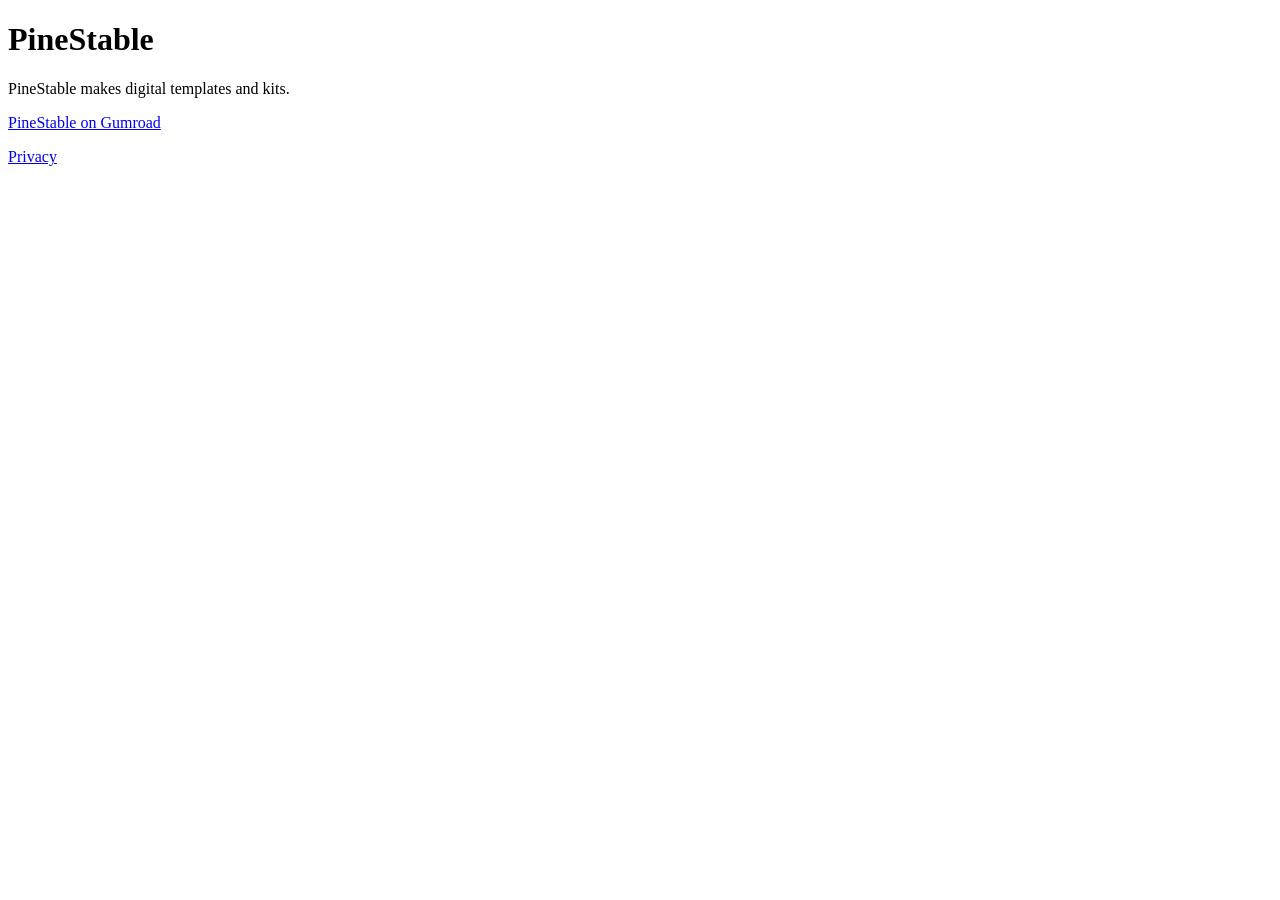
==== index.html @ 7079d549 "Add PineStable home and privacy pages" ====
<!doctype html>
<html lang="en">
<head>
  <meta charset="utf-8">
  <meta name="viewport" content="width=device-width, initial-scale=1">
  <title>PineStable</title>
</head>
<body>
  <main>
    <h1>PineStable</h1>
    <p>PineStable makes digital templates and kits.</p>
    <p><a href="https://pinestable.gumroad.com/">PineStable on Gumroad</a></p>
    <p><a href="/privacy/">Privacy</a></p>
  </main>
</body>
</html>
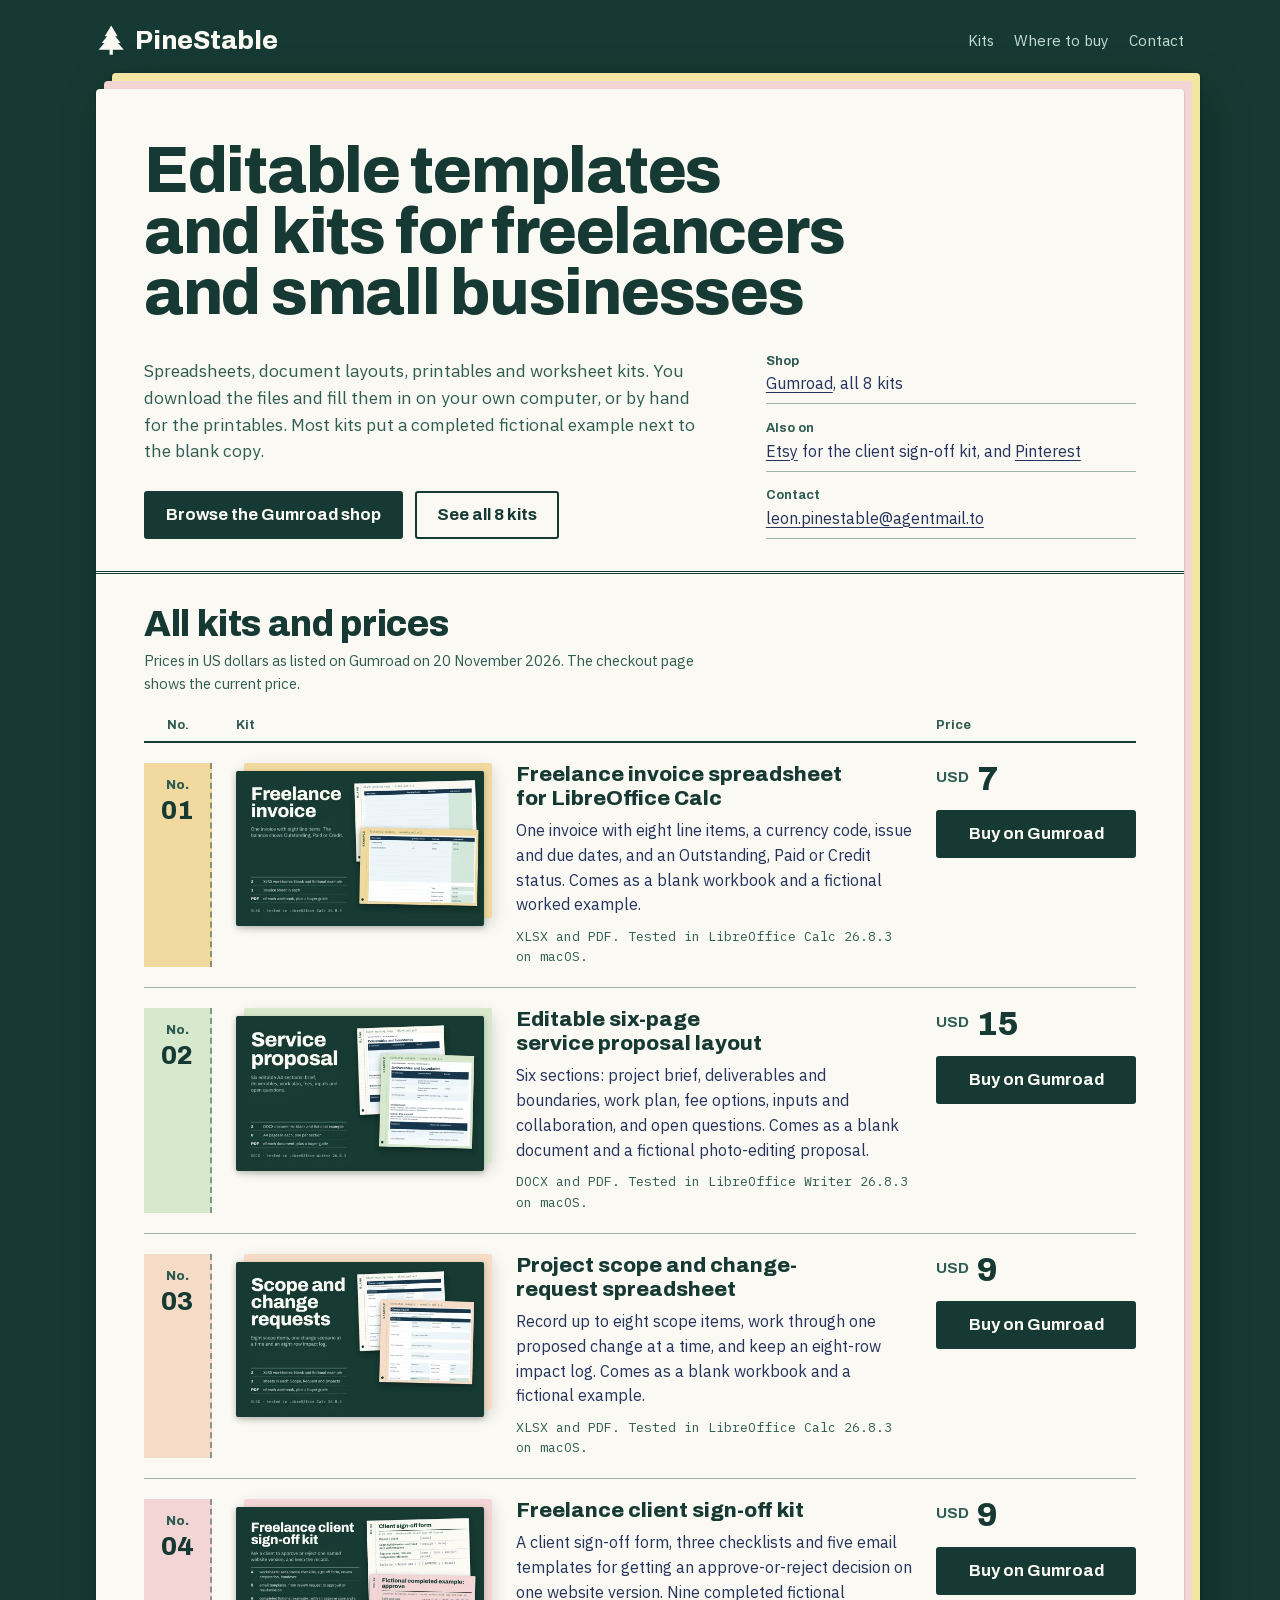
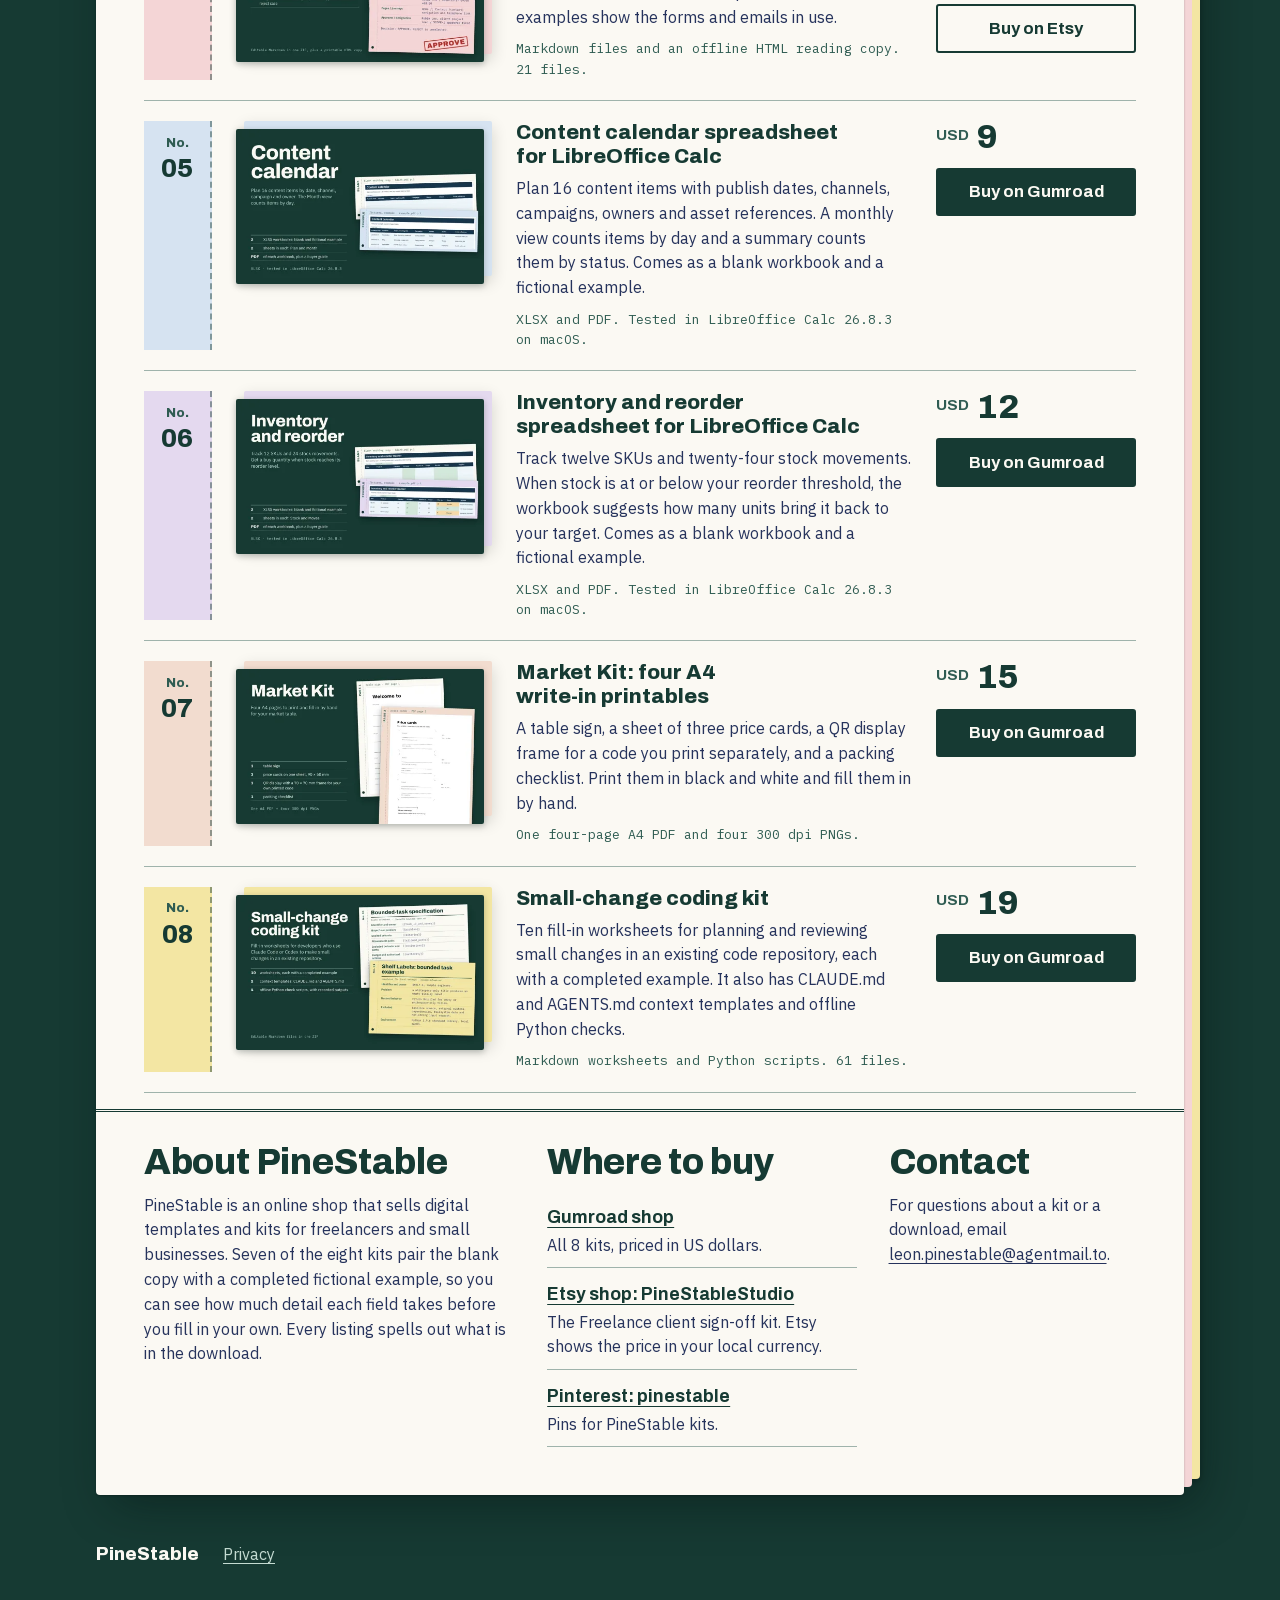
==== commit 09313224: "Package approved PineStable shop landing page" ====
--- a/index.html
+++ b/index.html
@@ -3,14 +3,261 @@
 <head>
   <meta charset="utf-8">
   <meta name="viewport" content="width=device-width, initial-scale=1">
-  <title>PineStable</title>
+  <title>PineStable: templates and kits for freelancers and small businesses</title>
+  <meta name="description" content="Editable spreadsheets, document layouts, printables and worksheet kits for freelancers and small businesses, sold on Gumroad and Etsy.">
+  <link rel="canonical" href="https://pinestable.github.io/">
+  <meta property="og:type" content="website">
+  <meta property="og:url" content="https://pinestable.github.io/">
+  <meta property="og:site_name" content="PineStable">
+  <meta property="og:title" content="PineStable: templates and kits for freelancers and small businesses">
+  <meta property="og:description" content="Editable spreadsheets, document layouts, printables and worksheet kits for freelancers and small businesses, sold on Gumroad and Etsy.">
+  <meta name="twitter:card" content="summary">
+  <meta name="theme-color" content="#163a33">
+  <link rel="icon" href="/assets/favicon-32.png" sizes="32x32" type="image/png">
+  <link rel="apple-touch-icon" href="/assets/apple-touch-icon.png">
+  <link rel="preload" href="/assets/fonts/archivo-latin.woff2" as="font" type="font/woff2" crossorigin>
+  <link rel="preload" href="/assets/fonts/ibm-plex-sans-latin.woff2" as="font" type="font/woff2" crossorigin>
+  <link rel="stylesheet" href="/assets/site.css">
 </head>
 <body>
-  <main>
-    <h1>PineStable</h1>
-    <p>PineStable makes digital templates and kits.</p>
-    <p><a href="https://pinestable.gumroad.com/">PineStable on Gumroad</a></p>
-    <p><a href="/privacy/">Privacy</a></p>
+  <a class="skip" href="#kits">Skip to the kits</a>
+
+  <header class="masthead">
+    <a class="brand" href="/" aria-label="PineStable home">
+      <svg class="brand-mark" viewBox="110 90 292 332" aria-hidden="true" focusable="false"><path d="M256 96 326 214 300 214 360 286 330 286 394 360 274 360 274 416 238 416 238 360 118 360 182 286 152 286 212 214 186 214Z"/></svg>
+      <span class="brand-name">PineStable</span>
+    </a>
+    <nav aria-label="Page sections">
+      <ul class="nav">
+        <li><a href="#kits">Kits</a></li>
+        <li><a href="#buy">Where to buy</a></li>
+        <li><a href="#contact">Contact</a></li>
+      </ul>
+    </nav>
+  </header>
+
+  <main class="book">
+    <div class="form">
+      <section class="form-head" aria-labelledby="page-title">
+        <h1 id="page-title">Editable templates and kits for freelancers and small businesses</h1>
+        <div class="head-copy">
+          <p class="lede">Spreadsheets, document layouts, printables and worksheet kits. You download the files and fill them in on your own computer, or by hand for the printables. Most kits put a completed fictional example next to the blank copy.</p>
+          <p class="actions">
+            <a class="btn btn-primary" href="https://pinestable.gumroad.com/">Browse the Gumroad shop</a>
+            <a class="btn btn-quiet" href="#kits">See all 8 kits</a>
+          </p>
+        </div>
+        <dl class="fields">
+          <div class="field">
+            <dt>Shop</dt>
+            <dd><a href="https://pinestable.gumroad.com/">Gumroad</a>, all 8 kits</dd>
+          </div>
+          <div class="field">
+            <dt>Also on</dt>
+            <dd><a href="https://www.etsy.com/shop/PineStableStudio">Etsy</a> for the client sign-off kit, and <a href="https://www.pinterest.com/pinestable/">Pinterest</a></dd>
+          </div>
+          <div class="field">
+            <dt>Contact</dt>
+            <dd><a href="mailto:leon.pinestable@agentmail.to">leon.pinestable@agentmail.to</a></dd>
+          </div>
+        </dl>
+      </section>
+
+      <section id="kits" class="kits" aria-labelledby="kits-title">
+        <div class="kits-head">
+          <h2 id="kits-title">All kits and prices</h2>
+          <p class="note">Prices in US dollars as listed on Gumroad on 20 November 2026. The checkout page shows the current price.</p>
+        </div>
+
+        <div class="ledger-cols" aria-hidden="true">
+          <span>No.</span><span class="col-kit">Kit</span><span>Price</span>
+        </div>
+
+        <ol class="ledger" role="list">
+          <li class="line" style="--ply:#f1d9a0">
+            <article aria-labelledby="k01">
+              <p class="stub"><span class="stub-label">No.</span> <span class="stub-no">01</span></p>
+              <div class="cover">
+                <img src="/assets/covers/wexczw-480.webp" srcset="/assets/covers/wexczw-480.webp 480w, /assets/covers/wexczw-960.webp 960w" sizes="(min-width: 60em) 16rem, (min-width: 40em) 15rem, calc(100vw - 4.5rem)" width="1600" height="1000" alt="Freelance invoice cover: the blank invoice sheet and its completed fictional example" decoding="async">
+              </div>
+              <div class="body">
+                <h3 id="k01">Freelance invoice spreadsheet for LibreOffice Calc</h3>
+                <p>One invoice with eight line items, a currency code, issue and due dates, and an Outstanding, Paid or Credit status. Comes as a blank workbook and a fictional worked example.</p>
+                <p class="format">XLSX and PDF. Tested in LibreOffice Calc 26.8.3 on macOS.</p>
+              </div>
+              <div class="buy">
+                <p class="price"><span class="cur">USD</span> <data value="7">7</data></p>
+                <a class="btn btn-primary btn-buy" href="https://pinestable.gumroad.com/l/wexczw" aria-label="Buy on Gumroad: Freelance invoice spreadsheet for LibreOffice Calc">Buy on Gumroad</a>
+              </div>
+            </article>
+          </li>
+
+          <li class="line" style="--ply:#d7e8cd">
+            <article aria-labelledby="k02">
+              <p class="stub"><span class="stub-label">No.</span> <span class="stub-no">02</span></p>
+              <div class="cover">
+                <img src="/assets/covers/ynltp-480.webp" srcset="/assets/covers/ynltp-480.webp 480w, /assets/covers/ynltp-960.webp 960w" sizes="(min-width: 60em) 16rem, (min-width: 40em) 15rem, calc(100vw - 4.5rem)" width="1600" height="1000" alt="Service proposal cover: the blank deliverables page and its completed fictional example" loading="lazy" decoding="async">
+              </div>
+              <div class="body">
+                <h3 id="k02">Editable six-page service proposal layout</h3>
+                <p>Six sections: project brief, deliverables and boundaries, work plan, fee options, inputs and collaboration, and open questions. Comes as a blank document and a fictional photo-editing proposal.</p>
+                <p class="format">DOCX and PDF. Tested in LibreOffice Writer 26.8.3 on macOS.</p>
+              </div>
+              <div class="buy">
+                <p class="price"><span class="cur">USD</span> <data value="15">15</data></p>
+                <a class="btn btn-primary btn-buy" href="https://pinestable.gumroad.com/l/ynltp" aria-label="Buy on Gumroad: Editable six-page service proposal layout">Buy on Gumroad</a>
+              </div>
+            </article>
+          </li>
+
+          <li class="line" style="--ply:#f6dcc6">
+            <article aria-labelledby="k03">
+              <p class="stub"><span class="stub-label">No.</span> <span class="stub-no">03</span></p>
+              <div class="cover">
+                <img src="/assets/covers/bjmmxg-480.webp" srcset="/assets/covers/bjmmxg-480.webp 480w, /assets/covers/bjmmxg-960.webp 960w" sizes="(min-width: 60em) 16rem, (min-width: 40em) 15rem, calc(100vw - 4.5rem)" width="1600" height="1000" alt="Scope and change requests cover: the blank change-request sheet and its completed fictional example" loading="lazy" decoding="async">
+              </div>
+              <div class="body">
+                <h3 id="k03">Project scope and change-request spreadsheet</h3>
+                <p>Record up to eight scope items, work through one proposed change at a time, and keep an eight-row impact log. Comes as a blank workbook and a fictional example.</p>
+                <p class="format">XLSX and PDF. Tested in LibreOffice Calc 26.8.3 on macOS.</p>
+              </div>
+              <div class="buy">
+                <p class="price"><span class="cur">USD</span> <data value="9">9</data></p>
+                <a class="btn btn-primary btn-buy" href="https://pinestable.gumroad.com/l/bjmmxg" aria-label="Buy on Gumroad: Project scope and change-request spreadsheet">Buy on Gumroad</a>
+              </div>
+            </article>
+          </li>
+
+          <li class="line" style="--ply:#f4d5d6">
+            <article aria-labelledby="k04">
+              <p class="stub"><span class="stub-label">No.</span> <span class="stub-no">04</span></p>
+              <div class="cover">
+                <img src="/assets/covers/yrumtr-480.webp" srcset="/assets/covers/yrumtr-480.webp 480w, /assets/covers/yrumtr-960.webp 960w" sizes="(min-width: 60em) 16rem, (min-width: 40em) 15rem, calc(100vw - 4.5rem)" width="1600" height="1000" alt="Freelance client sign-off kit cover: the blank client sign-off form and a completed fictional example stamped Approve" loading="lazy" decoding="async">
+              </div>
+              <div class="body">
+                <h3 id="k04">Freelance client sign-off kit</h3>
+                <p>A client sign-off form, three checklists and five email templates for getting an approve-or-reject decision on one website version. Nine completed fictional examples show the forms and emails in use.</p>
+                <p class="format">Markdown files and an offline HTML reading copy. 21 files.</p>
+              </div>
+              <div class="buy">
+                <p class="price"><span class="cur">USD</span> <data value="9">9</data></p>
+                <a class="btn btn-primary btn-buy" href="https://pinestable.gumroad.com/l/yrumtr" aria-label="Buy on Gumroad: Freelance client sign-off kit">Buy on Gumroad</a>
+                <a class="btn btn-quiet btn-buy" href="https://www.etsy.com/listing/4620265052/freelance-client-sign-off-kit-website" aria-label="Buy on Etsy: Freelance client sign-off kit">Buy on Etsy</a>
+              </div>
+            </article>
+          </li>
+
+          <li class="line" style="--ply:#d6e3f1">
+            <article aria-labelledby="k05">
+              <p class="stub"><span class="stub-label">No.</span> <span class="stub-no">05</span></p>
+              <div class="cover">
+                <img src="/assets/covers/hsisgc-480.webp" srcset="/assets/covers/hsisgc-480.webp 480w, /assets/covers/hsisgc-960.webp 960w" sizes="(min-width: 60em) 16rem, (min-width: 40em) 15rem, calc(100vw - 4.5rem)" width="1600" height="1000" alt="Content calendar cover: the blank calendar sheet and its completed fictional example" loading="lazy" decoding="async">
+              </div>
+              <div class="body">
+                <h3 id="k05">Content calendar spreadsheet for LibreOffice Calc</h3>
+                <p>Plan 16 content items with publish dates, channels, campaigns, owners and asset references. A monthly view counts items by day and a summary counts them by status. Comes as a blank workbook and a fictional example.</p>
+                <p class="format">XLSX and PDF. Tested in LibreOffice Calc 26.8.3 on macOS.</p>
+              </div>
+              <div class="buy">
+                <p class="price"><span class="cur">USD</span> <data value="9">9</data></p>
+                <a class="btn btn-primary btn-buy" href="https://pinestable.gumroad.com/l/hsisgc" aria-label="Buy on Gumroad: Content calendar spreadsheet for LibreOffice Calc">Buy on Gumroad</a>
+              </div>
+            </article>
+          </li>
+
+          <li class="line" style="--ply:#e4d9ef">
+            <article aria-labelledby="k06">
+              <p class="stub"><span class="stub-label">No.</span> <span class="stub-no">06</span></p>
+              <div class="cover">
+                <img src="/assets/covers/lopknt-480.webp" srcset="/assets/covers/lopknt-480.webp 480w, /assets/covers/lopknt-960.webp 960w" sizes="(min-width: 60em) 16rem, (min-width: 40em) 15rem, calc(100vw - 4.5rem)" width="1600" height="1000" alt="Inventory and reorder cover: the blank stock sheet and its completed fictional example" loading="lazy" decoding="async">
+              </div>
+              <div class="body">
+                <h3 id="k06">Inventory and reorder spreadsheet for LibreOffice Calc</h3>
+                <p>Track twelve SKUs and twenty-four stock movements. When stock is at or below your reorder threshold, the workbook suggests how many units bring it back to your target. Comes as a blank workbook and a fictional example.</p>
+                <p class="format">XLSX and PDF. Tested in LibreOffice Calc 26.8.3 on macOS.</p>
+              </div>
+              <div class="buy">
+                <p class="price"><span class="cur">USD</span> <data value="12">12</data></p>
+                <a class="btn btn-primary btn-buy" href="https://pinestable.gumroad.com/l/lopknt" aria-label="Buy on Gumroad: Inventory and reorder spreadsheet for LibreOffice Calc">Buy on Gumroad</a>
+              </div>
+            </article>
+          </li>
+
+          <li class="line" style="--ply:#f2dccf">
+            <article aria-labelledby="k07">
+              <p class="stub"><span class="stub-label">No.</span> <span class="stub-no">07</span></p>
+              <div class="cover">
+                <img src="/assets/covers/qjuceo-480.webp" srcset="/assets/covers/qjuceo-480.webp 480w, /assets/covers/qjuceo-960.webp 960w" sizes="(min-width: 60em) 16rem, (min-width: 40em) 15rem, calc(100vw - 4.5rem)" width="1600" height="1000" alt="Market Kit cover: the table sign page and the price-card page" loading="lazy" decoding="async">
+              </div>
+              <div class="body">
+                <h3 id="k07">Market Kit: four A4 write-in printables</h3>
+                <p>A table sign, a sheet of three price cards, a QR display frame for a code you print separately, and a packing checklist. Print them in black and white and fill them in by hand.</p>
+                <p class="format">One four-page A4 PDF and four 300 dpi PNGs.</p>
+              </div>
+              <div class="buy">
+                <p class="price"><span class="cur">USD</span> <data value="15">15</data></p>
+                <a class="btn btn-primary btn-buy" href="https://pinestable.gumroad.com/l/qjuceo" aria-label="Buy on Gumroad: Market Kit: four A4 write-in printables">Buy on Gumroad</a>
+              </div>
+            </article>
+          </li>
+
+          <li class="line" style="--ply:#f3e6a3">
+            <article aria-labelledby="k08">
+              <p class="stub"><span class="stub-label">No.</span> <span class="stub-no">08</span></p>
+              <div class="cover">
+                <img src="/assets/covers/mpamp-480.webp" srcset="/assets/covers/mpamp-480.webp 480w, /assets/covers/mpamp-960.webp 960w" sizes="(min-width: 60em) 16rem, (min-width: 40em) 15rem, calc(100vw - 4.5rem)" width="1600" height="1000" alt="Small-change coding kit cover: the blank bounded-task worksheet and its completed Shelf Labels example" loading="lazy" decoding="async">
+              </div>
+              <div class="body">
+                <h3 id="k08">Small-change coding kit</h3>
+                <p>Ten fill-in worksheets for planning and reviewing small changes in an existing code repository, each with a completed example. It also has CLAUDE.md and AGENTS.md context templates and offline Python checks.</p>
+                <p class="format">Markdown worksheets and Python scripts. 61 files.</p>
+              </div>
+              <div class="buy">
+                <p class="price"><span class="cur">USD</span> <data value="19">19</data></p>
+                <a class="btn btn-primary btn-buy" href="https://pinestable.gumroad.com/l/mpamp" aria-label="Buy on Gumroad: Small-change coding kit">Buy on Gumroad</a>
+              </div>
+            </article>
+          </li>
+        </ol>
+      </section>
+
+      <div class="form-foot">
+        <section id="about" class="block" aria-labelledby="about-title">
+          <h2 id="about-title">About PineStable</h2>
+          <p>PineStable is an online shop that sells digital templates and kits for freelancers and small businesses. Seven of the eight kits pair the blank copy with a completed fictional example, so you can see how much detail each field takes before you fill in your own. Every listing spells out what is in the download.</p>
+        </section>
+
+        <section id="buy" class="block" aria-labelledby="buy-title">
+          <h2 id="buy-title">Where to buy</h2>
+          <ul class="where" role="list">
+            <li>
+              <a class="where-name" href="https://pinestable.gumroad.com/">Gumroad shop</a>
+              <span>All 8 kits, priced in US dollars.</span>
+            </li>
+            <li>
+              <a class="where-name" href="https://www.etsy.com/shop/PineStableStudio">Etsy shop: PineStableStudio</a>
+              <span>The Freelance client sign-off kit. Etsy shows the price in your local currency.</span>
+            </li>
+            <li>
+              <a class="where-name" href="https://www.pinterest.com/pinestable/">Pinterest: pinestable</a>
+              <span>Pins for PineStable kits.</span>
+            </li>
+          </ul>
+        </section>
+
+        <section id="contact" class="block" aria-labelledby="contact-title">
+          <h2 id="contact-title">Contact</h2>
+          <p>For questions about a kit or a download, email <a href="mailto:leon.pinestable@agentmail.to">leon.pinestable@agentmail.to</a>.</p>
+        </section>
+      </div>
+    </div>
   </main>
+
+  <footer class="site-foot">
+    <p>PineStable</p>
+    <ul>
+      <li><a href="/privacy/">Privacy</a></li>
+    </ul>
+  </footer>
 </body>
 </html>
--- a/assets/site.css
+++ b/assets/site.css
@@ -0,0 +1,239 @@
+/* PineStable landing. World: carbon-copy work-order book (T-93 system).
+   The page is one paper order form on a pine ground; each kit is a numbered line
+   with a perforated stub in that kit's ply colour. */
+
+@font-face { font-family: "Archivo"; font-style: normal; font-weight: 100 900;
+  font-display: swap; src: url("fonts/archivo-latin.woff2") format("woff2"); }
+@font-face { font-family: "IBM Plex Sans"; font-style: normal; font-weight: 100 700;
+  font-display: swap; src: url("fonts/ibm-plex-sans-latin.woff2") format("woff2"); }
+@font-face { font-family: "IBM Plex Mono"; font-style: normal; font-weight: 400;
+  font-display: swap; src: url("fonts/ibm-plex-mono-400-latin.woff2") format("woff2"); }
+
+:root {
+  --pine: #163a33;
+  --pine-2: #1f4d44;
+  --pine-tint: #c4dbd2;   /* text on pine, 8.5:1 */
+  --paper: #fbf9f3;       /* white ply */
+  --rule: #9fb3ab;        /* printed rules on paper */
+  --label: #2f5c52;       /* printed labels on paper, 7.2:1 */
+  --carbon: #26335c;      /* filled-in text */
+  --canary: #f3e6a3;
+  --pink: #f4d5d6;
+  --display: "Archivo", "Arial Narrow", sans-serif;
+  --sans: "IBM Plex Sans", system-ui, sans-serif;
+  --mono: "IBM Plex Mono", ui-monospace, monospace;
+  --page: 72rem;
+  --gutter: clamp(1rem, 3vw, 2rem);
+  --fan: 6px;
+  --ease: cubic-bezier(0.16, 1, 0.3, 1);
+}
+
+*, *::before, *::after { box-sizing: border-box; }
+html { -webkit-text-size-adjust: 100%; scrollbar-color: var(--pine-2) var(--pine); }
+body {
+  margin: 0; background: var(--pine); color: var(--pine);
+  font-family: var(--sans); font-size: 1rem; line-height: 1.55;
+  -webkit-font-smoothing: antialiased; text-rendering: optimizeLegibility;
+}
+h1, h2, h3, p, ol, ul, dl, dd { margin: 0; }
+ol, ul { padding: 0; list-style: none; }
+img { display: block; max-width: 100%; height: auto; }
+::selection { background: var(--canary); color: var(--pine); }
+
+a { color: var(--carbon); text-decoration-thickness: 1px; text-underline-offset: 0.2em; }
+a:hover { text-decoration-thickness: 2px; }
+:focus-visible { outline: 3px solid var(--carbon); outline-offset: 3px; border-radius: 2px; }
+.masthead :focus-visible, .site-foot :focus-visible, .skip:focus-visible { outline-color: var(--canary); }
+
+.vh { position: absolute; width: 1px; height: 1px; overflow: hidden; clip: rect(0 0 0 0); clip-path: inset(50%); white-space: nowrap; }
+.skip { position: absolute; left: 1rem; top: -4rem; z-index: 10; padding: 0.6rem 1rem;
+  background: var(--paper); color: var(--pine); font-weight: 600; }
+.skip:focus { top: 1rem; }
+
+/* Masthead on the pine ground */
+.masthead {
+  max-width: var(--page); margin: 0 auto; padding: 1.1rem var(--gutter) 1.6rem;
+  display: flex; align-items: center; justify-content: space-between; gap: 1rem; flex-wrap: wrap;
+}
+.brand { display: inline-flex; align-items: center; gap: 0.55rem; color: var(--paper); text-decoration: none; }
+.brand-mark { width: 1.9rem; height: 1.9rem; fill: var(--paper); }
+.brand-name { font-family: var(--display); font-weight: 800; font-size: 1.6rem; letter-spacing: -0.01em; line-height: 1; }
+.nav { display: flex; gap: 0.25rem 1.25rem; flex-wrap: wrap; }
+.nav a { color: var(--pine-tint); text-decoration: none; font-size: 0.95rem; padding: 0.7rem 0; display: inline-block; }
+.nav a:hover { color: var(--paper); text-decoration: underline; }
+
+/* The book: paper form with two coloured plies showing at its edge */
+.book {
+  display: block; position: relative; isolation: isolate;
+  max-width: var(--page); margin: 0 auto; padding: 0 var(--gutter);
+}
+.form {
+  position: relative; background: var(--paper); border-radius: 4px;
+  box-shadow: 0 1px 2px rgba(4, 18, 15, 0.3);
+}
+.form::before, .form::after {
+  content: ""; position: absolute; inset: 0; border-radius: 4px; z-index: -1;
+}
+.form::before { background: var(--pink); transform: translate(var(--fan), calc(var(--fan) * -1)); }
+.form::after { background: var(--canary); transform: translate(calc(var(--fan) * 2), calc(var(--fan) * -2)); z-index: -2;
+  box-shadow: 0 24px 48px rgba(4, 18, 15, 0.45), 0 2px 6px rgba(4, 18, 15, 0.3); }
+
+@media (prefers-reduced-motion: no-preference) {
+  .form::before { animation: fan-pink 900ms var(--ease) 120ms both; }
+  .form::after { animation: fan-canary 900ms var(--ease) 120ms both; }
+  @keyframes fan-pink { from { transform: translate(0, 0); } }
+  @keyframes fan-canary { from { transform: translate(0, 0); } }
+}
+
+/* Form header */
+.form-head {
+  display: grid; gap: 1.75rem; padding: clamp(1.5rem, 5vw, 3.25rem) clamp(1.1rem, 4vw, 3rem) 2rem;
+  border-bottom: 3px double var(--pine);
+}
+h1 {
+  font-family: var(--display); font-weight: 800;
+  font-size: clamp(2.25rem, 1.5rem + 3.2vw, 4rem); line-height: 0.95; letter-spacing: -0.02em;
+  color: var(--pine); text-wrap: balance; max-width: 22ch;
+}
+.lede { max-width: 60ch; font-size: 1.075rem; color: var(--label); text-wrap: pretty; }
+.actions { display: flex; flex-wrap: wrap; gap: 0.75rem; margin-top: 1.6rem; }
+.actions .btn { flex: 1 1 13rem; }
+@media (min-width: 40em) { .actions .btn { flex: 0 0 auto; } }
+
+.btn {
+  display: inline-flex; align-items: center; justify-content: center; min-height: 3rem;
+  padding: 0.7rem 1.25rem; border-radius: 3px; border: 2px solid var(--pine);
+  font-family: var(--display); font-weight: 700; font-size: 1.05rem; line-height: 1.3;
+  text-decoration: none; text-align: center;
+  transition: background-color 160ms var(--ease), color 160ms var(--ease), transform 160ms var(--ease);
+}
+.btn-primary { background: var(--pine); color: var(--paper); }
+.btn-primary:hover { background: var(--pine-2); border-color: var(--pine-2); }
+.btn-quiet { background: transparent; color: var(--pine); }
+.btn-quiet:hover { background: rgba(22, 58, 51, 0.08); }
+.btn:active { transform: translateY(1px); }
+
+/* Form fields: label over a ruled line, as printed on an order form */
+.fields { display: grid; gap: 0.9rem; align-content: start; }
+.field { border-bottom: 1px solid var(--rule); padding-bottom: 0.45rem; }
+.field dt { font-family: var(--display); font-weight: 700; font-size: 0.8rem; color: var(--label); }
+.field dd { color: var(--carbon); font-size: 1rem; overflow-wrap: anywhere; }
+
+/* Kits ledger */
+.kits { padding: 2rem clamp(1.1rem, 4vw, 3rem) 1rem; }
+.kits-head { display: grid; gap: 0.4rem; margin-bottom: 1.25rem; }
+h2 {
+  font-family: var(--display); font-weight: 800;
+  font-size: clamp(1.6rem, 1.2rem + 1.6vw, 2.25rem); line-height: 1.05; letter-spacing: -0.01em; color: var(--pine);
+}
+.note { color: var(--label); font-size: 0.92rem; max-width: 62ch; text-wrap: pretty; }
+
+.ledger-cols { display: none; }
+.ledger { border-top: 2px solid var(--pine); }
+.line { border-bottom: 1px solid var(--rule); }
+.line article {
+  display: grid; gap: 0.9rem 1rem; padding: 1.1rem 0 1.4rem;
+  grid-template-columns: 1fr auto;
+  grid-template-areas: "stub stub" "cover cover" "body body" "buy buy";
+}
+.stub {
+  grid-area: stub; display: flex; align-items: baseline; gap: 0.4rem;
+  justify-self: start; padding: 0.3rem 0.8rem 0.3rem 0.6rem; background: var(--ply);
+  border-right: 2px dashed rgba(22, 58, 51, 0.45);
+  font-family: var(--display); font-weight: 800; color: var(--pine);
+}
+.stub-label { font-size: 0.8rem; color: var(--label); }
+.stub-no { font-size: 1.35rem; line-height: 1; font-variant-numeric: tabular-nums; }
+
+.line article { isolation: isolate; }
+.cover { grid-area: cover; display: block; position: relative; margin: 8px 8px 0 0; border-radius: 2px;
+  transition: transform 220ms var(--ease); }
+.cover::before { content: ""; position: absolute; inset: 0; z-index: -1; border-radius: 2px;
+  background: var(--ply); transform: translate(8px, -8px);
+  box-shadow: 0 6px 16px rgba(4, 18, 15, 0.16); transition: transform 220ms var(--ease); }
+.cover img { border-radius: 2px; width: 100%; box-shadow: 0 2px 6px rgba(4, 18, 15, 0.25); }
+.line:hover .cover { transform: translateY(-2px); }
+.line:hover .cover::before { transform: translate(11px, -11px); }
+
+.body { grid-area: body; }
+h3 { font-family: var(--display); font-weight: 800; font-size: 1.3rem; line-height: 1.15; color: var(--pine); text-wrap: balance; }
+.body p { margin-top: 0.45rem; max-width: 62ch; color: var(--carbon); text-wrap: pretty; }
+.body .format { font-family: var(--mono); font-size: 0.82rem; color: var(--label); margin-top: 0.6rem; }
+
+.buy { grid-area: buy; display: flex; flex-wrap: wrap; align-items: center; gap: 0.6rem 0.75rem; }
+.price { font-family: var(--display); font-weight: 800; font-size: 2.1rem; line-height: 1;
+  color: var(--pine); font-variant-numeric: tabular-nums; margin-right: auto; white-space: nowrap; }
+.cur { font-size: 0.95rem; font-weight: 700; color: var(--label); vertical-align: 0.55em; margin-right: 0.1rem; }
+.btn-buy { min-width: 10.5rem; }
+
+/* Footer blocks of the form */
+.form-foot { display: grid; gap: 2rem; padding: 2rem clamp(1.1rem, 4vw, 3rem) clamp(2rem, 5vw, 3rem); border-top: 3px double var(--pine); }
+.block p { margin-top: 0.7rem; max-width: 56ch; color: var(--carbon); text-wrap: pretty; }
+.where { margin-top: 0.8rem; display: grid; gap: 0.2rem; }
+.where li { display: grid; gap: 0.1rem; padding: 0.6rem 0; border-bottom: 1px solid var(--rule); color: var(--carbon); }
+.where-name { font-family: var(--display); font-weight: 700; font-size: 1.1rem; color: var(--pine); }
+
+/* Site footer on the pine ground */
+.site-foot {
+  max-width: var(--page); margin: 0 auto; padding: 2.25rem var(--gutter) 2.75rem;
+  display: flex; flex-wrap: wrap; gap: 0.5rem 1.5rem; align-items: center; color: var(--pine-tint);
+}
+.site-foot p { font-family: var(--display); font-weight: 800; font-size: 1.15rem; color: var(--paper); }
+.site-foot ul { display: flex; gap: 1.25rem; }
+.site-foot a { color: var(--pine-tint); display: inline-block; padding: 0.7rem 0; }
+.site-foot a:hover { color: var(--paper); }
+
+/* Tablet and up */
+@media (min-width: 40em) {
+  :root { --fan: 8px; }
+  .line article {
+    grid-template-columns: 4.25rem minmax(0, 15rem) minmax(0, 1fr);
+    grid-template-areas: "stub cover body" "stub cover buy";
+    grid-template-rows: auto 1fr;
+    align-items: start; padding: 1.25rem 0;
+  }
+  .stub { flex-direction: column; align-items: center; justify-self: stretch; align-self: stretch;
+    gap: 0.15rem; padding: 0.8rem 0.3rem; }
+  .stub-no { font-size: 1.6rem; }
+  .buy { align-self: end; }
+  .form-foot { grid-template-columns: repeat(2, minmax(0, 1fr)); }
+  .form-foot #about { grid-column: 1 / -1; }
+}
+
+
+/* Desktop: the full ruled order form */
+@media (min-width: 60em) {
+  .form-head { grid-template-columns: minmax(0, 1.55fr) minmax(0, 1fr); align-items: end; gap: 1.75rem 3rem; }
+  .form-head h1 { grid-column: 1 / -1; }
+  .ledger-cols {
+    display: grid; grid-template-columns: 4.25rem 16rem minmax(0, 1fr) 12.5rem; column-gap: 1.5rem;
+    padding: 0 0 0.35rem; font-family: var(--display); font-weight: 700;
+    font-size: 0.8rem; color: var(--label);
+  }
+  .ledger-cols span:first-child { text-align: center; }
+  .ledger-cols .col-kit { grid-column: span 2; }
+  .line article {
+    grid-template-columns: 4.25rem 16rem minmax(0, 1fr) 12.5rem; column-gap: 1.5rem;
+    grid-template-areas: "stub cover body buy"; grid-template-rows: auto;
+  }
+  .buy { flex-direction: column; align-items: stretch; align-self: start; gap: 0.6rem; }
+  .price { margin: 0 0 0.25rem; }
+  .btn-buy { min-width: 0; }
+  .form-foot { grid-template-columns: 1.2fr 1fr 0.8fr; }
+  .form-foot #about { grid-column: auto; }
+}
+
+@media (prefers-reduced-motion: reduce) {
+  *, *::before, *::after { transition: none !important; animation: none !important; }
+}
+
+@media print {
+  body { background: #fff; }
+  .form, .form::before, .form::after { box-shadow: none; }
+  .form::before, .form::after, .cover::before, .masthead nav, .skip { display: none; }
+  .brand, .brand-name, .site-foot p, .site-foot a { color: var(--pine); }
+  .brand-mark { fill: var(--pine); }
+  .btn-primary { background: none; color: var(--pine); }
+  .line { break-inside: avoid; }
+  .buy a[href^="http"]::after { content: " (" attr(href) ")"; font-family: var(--mono); font-size: 0.75rem; font-weight: 400; }
+}
